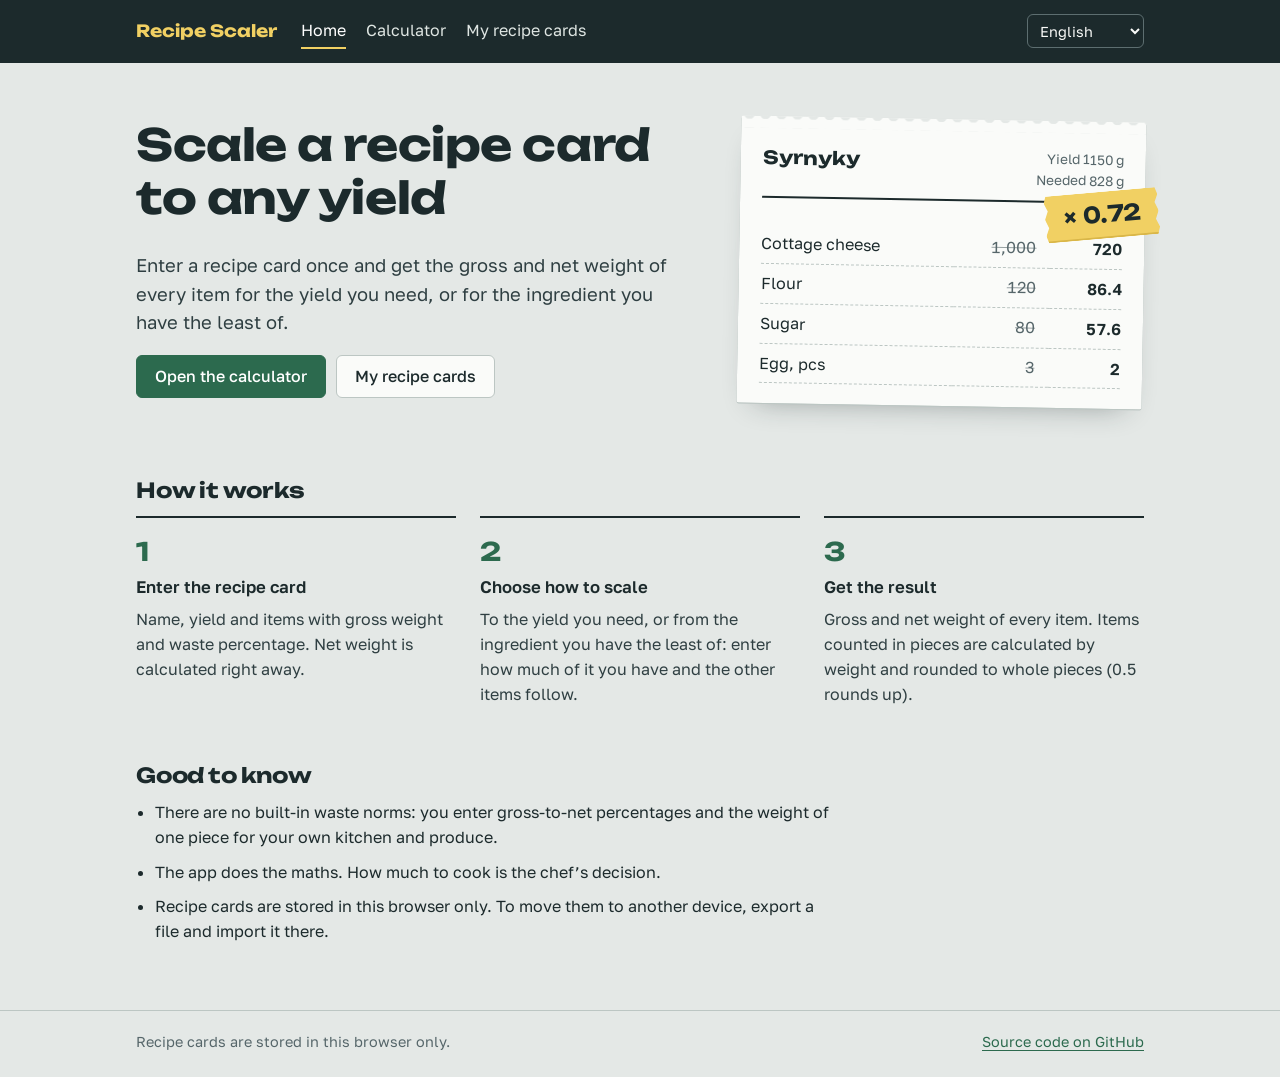
==== index.html @ b927e79c "Add Recipe Scaler: calculator, saved recipe cards, uk/en interface" ====
<!doctype html>
<html lang="en">
<head>
  <meta charset="utf-8">
  <meta name="viewport" content="width=device-width, initial-scale=1">
  <title>Recipe Scaler</title>
  <meta name="description" content="Recipe card scaling for chefs: gross and net weights for any yield or from a limiting ingredient.">
  <link rel="icon" href="favicon.svg" type="image/svg+xml">
  <link rel="preconnect" href="https://fonts.googleapis.com">
  <link rel="preconnect" href="https://fonts.gstatic.com" crossorigin>
  <link href="https://fonts.googleapis.com/css2?family=Golos+Text:wght@400;500;600&family=Unbounded:wght@500;700&display=swap" rel="stylesheet">
  <link rel="stylesheet" href="css/style.css">
</head>
<body data-title="title.home" data-page="home">
  <a class="skip-link" href="#main">Skip to content</a>
  <header class="site-header">
    <div class="wrap header-row">
      <a class="brand" href="index.html">Recipe Scaler</a>
      <nav class="site-nav">
        <a href="index.html" aria-current="page" data-i18n="nav.home">Home</a>
        <a href="calculator.html" data-i18n="nav.calculator">Calculator</a>
        <a href="recipes.html" data-i18n="nav.cards">My recipe cards</a>
      </nav>
      <select id="lang-select" class="lang-select" data-i18n-aria-label="nav.language" aria-label="Interface language"></select>
    </div>
  </header>

  <main id="main">
    <section class="hero wrap">
      <div class="hero-text">
        <h1 data-i18n="home.title">Scale a recipe card to any yield</h1>
        <p class="lead" data-i18n="home.lead">Enter a recipe card once and get the gross and net weight of every item for the yield you need, or for the ingredient you have the least of.</p>
        <div class="actions">
          <a class="button button-primary" href="calculator.html" data-i18n="home.cta">Open the calculator</a>
          <a class="button" href="recipes.html" data-i18n="home.cards">My recipe cards</a>
        </div>
      </div>

      <figure class="ticket" aria-hidden="true">
        <div class="ticket-head">
          <span class="ticket-name" data-i18n="ex.name">Syrnyky</span>
          <span class="ticket-yield"><span data-i18n="ex.base">Yield 1150 g</span><br><span data-i18n="ex.target">Needed 828 g</span></span>
        </div>
        <span class="tape tape-hero">× <span data-num="0.72">0.72</span></span>
        <table class="ticket-table">
          <tbody>
            <tr><td data-i18n="ex.item1">Cottage cheese</td><td class="num old" data-num="1000">1000</td><td class="num" data-num="720">720</td></tr>
            <tr><td data-i18n="ex.item2">Flour</td><td class="num old" data-num="120">120</td><td class="num" data-num="86.4">86.4</td></tr>
            <tr><td data-i18n="ex.item3">Sugar</td><td class="num old" data-num="80">80</td><td class="num" data-num="57.6">57.6</td></tr>
            <tr><td data-i18n="ex.item4">Egg, pcs</td><td class="num old" data-num="3">3</td><td class="num" data-num="2">2</td></tr>
          </tbody>
        </table>
      </figure>
    </section>

    <section class="wrap section">
      <h2 data-i18n="home.how">How it works</h2>
      <ol class="steps">
        <li>
          <h3 data-i18n="how.1.title">Enter the recipe card</h3>
          <p data-i18n="how.1.text"></p>
        </li>
        <li>
          <h3 data-i18n="how.2.title">Choose how to scale</h3>
          <p data-i18n="how.2.text"></p>
        </li>
        <li>
          <h3 data-i18n="how.3.title">Get the result</h3>
          <p data-i18n="how.3.text"></p>
        </li>
      </ol>
    </section>

    <section class="wrap section">
      <h2 data-i18n="home.rules">Good to know</h2>
      <ul class="rules">
        <li data-i18n="rule.norms"></li>
        <li data-i18n="rule.responsibility"></li>
        <li data-i18n="rule.storage"></li>
      </ul>
    </section>
  </main>

  <footer class="site-footer">
    <div class="wrap footer-row">
      <span data-i18n="footer.note">Recipe cards are stored in this browser only.</span>
      <a href="https://github.com/patseluk-lang/recipe-scaler" data-i18n="footer.source">Source code on GitHub</a>
    </div>
  </footer>

  <script src="js/i18n.js"></script>
</body>
</html>
---- css/style.css ----
/* Recipe Scaler — styles.
   Palette: kitchen steel, recipe-card paper, basil green for actions,
   masking-tape yellow for the scaling factor (the tape chefs label containers with). */

:root {
  --steel: #e4e8e6;
  --paper: #fafbf9;
  --ink: #1c2a2c;
  --muted: #56666a;
  --line: #bcc6c3;
  --line-soft: #d7dedb;
  --basil: #2c6a4e;
  --basil-dark: #1f4f39;
  --tape: #f1d063;
  --tape-edge: #d9b648;
  --danger: #9e3527;
  --focus: #1f6fb2;

  --font-display: 'Unbounded', 'Arial Black', sans-serif;
  --font-body: 'Golos Text', 'Segoe UI', Arial, sans-serif;

  --radius: 6px;
  --wrap: 1040px;
}

*,
*::before,
*::after {
  box-sizing: border-box;
}

html {
  -webkit-text-size-adjust: 100%;
}

body {
  margin: 0;
  background: var(--steel);
  color: var(--ink);
  font-family: var(--font-body);
  font-size: 1rem;
  line-height: 1.55;
  min-height: 100vh;
  display: flex;
  flex-direction: column;
}

main {
  flex: 1;
}

h1,
h2,
h3 {
  line-height: 1.2;
  margin: 0 0 0.6em;
}

h1,
h2 {
  font-family: var(--font-display);
  font-weight: 700;
  letter-spacing: -0.01em;
}

h1 {
  font-size: clamp(1.75rem, 1.2rem + 2.4vw, 2.75rem);
}

h2 {
  font-size: 1.3rem;
}

h3 {
  font-size: 1.05rem;
  font-weight: 600;
}

p {
  margin: 0 0 1em;
}

a {
  color: var(--basil);
  text-underline-offset: 0.18em;
}

a:hover {
  color: var(--basil-dark);
}

:focus-visible {
  outline: 3px solid var(--focus);
  outline-offset: 2px;
}

.wrap {
  width: 100%;
  max-width: var(--wrap);
  margin: 0 auto;
  padding: 0 16px;
}

.visually-hidden {
  position: absolute !important;
  width: 1px;
  height: 1px;
  margin: -1px;
  padding: 0;
  overflow: hidden;
  clip: rect(0 0 0 0);
  white-space: nowrap;
  border: 0;
}

.file-button {
  position: relative;
}

.skip-link {
  position: absolute;
  left: 16px;
  top: -48px;
  background: var(--ink);
  color: var(--paper);
  padding: 8px 12px;
  border-radius: var(--radius);
  z-index: 10;
}

.skip-link:focus {
  top: 8px;
}

.muted {
  color: var(--muted);
}

[hidden] {
  display: none !important;
}

/* ---------- header and footer ---------- */

.site-header {
  background: var(--ink);
  color: var(--paper);
}

.header-row {
  display: flex;
  flex-wrap: wrap;
  align-items: center;
  gap: 8px 24px;
  padding-top: 14px;
  padding-bottom: 14px;
}

.brand {
  font-family: var(--font-display);
  font-weight: 700;
  font-size: 1.05rem;
  color: var(--tape);
  text-decoration: none;
}

.brand:hover {
  color: var(--tape);
}

.site-nav {
  display: flex;
  flex-wrap: wrap;
  gap: 4px 20px;
  margin-right: auto;
}

.site-nav a {
  color: #dfe6e3;
  text-decoration: none;
  padding: 4px 0;
  border-bottom: 2px solid transparent;
}

.site-nav a:hover {
  color: #fff;
}

.site-nav a[aria-current='page'] {
  color: #fff;
  border-bottom-color: var(--tape);
}

.site-header .lang-select {
  width: auto;
  min-height: 34px;
  font: inherit;
  font-size: 0.9rem;
  color: var(--paper);
  background: transparent;
  border: 1px solid #5d6e70;
  border-radius: var(--radius);
  padding: 4px 8px;
}

.lang-select option {
  color: var(--ink);
}

.site-footer {
  margin-top: 56px;
  border-top: 1px solid var(--line);
  color: var(--muted);
  font-size: 0.9rem;
}

.footer-row {
  display: flex;
  flex-wrap: wrap;
  justify-content: space-between;
  gap: 8px 24px;
  padding-top: 20px;
  padding-bottom: 24px;
}

/* ---------- buttons and fields ---------- */

.actions {
  display: flex;
  flex-wrap: wrap;
  align-items: center;
  gap: 10px;
  margin: 16px 0 8px;
}

.spacer {
  flex: 1;
}

.button {
  display: inline-flex;
  align-items: center;
  justify-content: center;
  min-height: 42px;
  padding: 8px 18px;
  font: inherit;
  font-weight: 500;
  color: var(--ink);
  background: var(--paper);
  border: 1px solid var(--line);
  border-radius: var(--radius);
  text-decoration: none;
  cursor: pointer;
}

.button:hover {
  border-color: var(--ink);
  color: var(--ink);
}

.button:disabled {
  opacity: 0.5;
  cursor: not-allowed;
}

.button-primary {
  background: var(--basil);
  border-color: var(--basil);
  color: #fff;
}

.button-primary:hover {
  background: var(--basil-dark);
  border-color: var(--basil-dark);
  color: #fff;
}

.button-danger {
  color: var(--danger);
}

.button-danger:hover {
  border-color: var(--danger);
  color: var(--danger);
}

.file-button:focus-within {
  outline: 3px solid var(--focus);
  outline-offset: 2px;
}

input[type='text'],
select {
  font: inherit;
  color: var(--ink);
  background: #fff;
  border: 1px solid var(--line);
  border-radius: var(--radius);
  padding: 7px 10px;
  min-height: 40px;
  width: 100%;
}

input[type='text']:focus,
select:focus {
  border-color: var(--ink);
}

input[aria-invalid='true'],
select[aria-invalid='true'] {
  border-color: var(--danger);
  box-shadow: 0 0 0 1px var(--danger);
  background: #fff6f4;
}

.field-row {
  display: flex;
  flex-wrap: wrap;
  gap: 12px 16px;
  margin-bottom: 20px;
}

.field {
  display: flex;
  flex-direction: column;
  gap: 4px;
  flex: 0 1 200px;
  font-weight: 500;
  font-size: 0.95rem;
}

.field-wide {
  flex: 1 1 280px;
}

.status {
  min-height: 1.5em;
  margin: 4px 0 0;
  color: var(--basil);
  font-weight: 500;
}

.status-error {
  color: var(--danger);
}

.notice {
  padding: 12px 16px;
  background: #fff6f4;
  border-left: 4px solid var(--danger);
  border-radius: var(--radius);
}

/* ---------- the tape label ---------- */

.tape {
  display: inline-block;
  padding: 6px 18px;
  background: var(--tape);
  color: var(--ink);
  font-family: var(--font-display);
  font-weight: 700;
  font-variant-numeric: tabular-nums;
  white-space: nowrap;
  transform: rotate(-2deg);
  /* torn ends of a strip of masking tape */
  clip-path: polygon(2% 0, 98% 0, 100% 15%, 97% 32%, 100% 50%, 97% 68%, 100% 85%, 98% 100%, 2% 100%, 0 85%, 3% 68%, 0 50%, 3% 32%, 0 15%);
  box-shadow: inset 0 -2px 0 var(--tape-edge);
}

/* ---------- home ---------- */

.hero {
  display: grid;
  grid-template-columns: minmax(0, 1.25fr) minmax(0, 0.9fr);
  gap: 40px;
  align-items: center;
  padding-top: 56px;
  padding-bottom: 32px;
}

.hero h1 {
  max-width: 16ch;
}

.lead {
  font-size: 1.15rem;
  max-width: 52ch;
  color: #2f3f42;
}

.ticket {
  position: relative;
  margin: 0;
  padding: 28px 22px 20px;
  background: var(--paper);
  border-radius: 2px;
  box-shadow: 0 1px 0 var(--line), 0 14px 30px -18px rgba(28, 42, 44, 0.45);
  /* perforated top edge of a kitchen ticket */
  background-image: radial-gradient(circle at 8px -2px, var(--steel) 5px, transparent 5.5px);
  background-size: 16px 12px;
  background-repeat: repeat-x;
  transform: rotate(1deg);
}

.ticket-head {
  display: flex;
  justify-content: space-between;
  gap: 12px;
  border-bottom: 2px solid var(--ink);
  padding-bottom: 10px;
  margin-bottom: 8px;
}

.ticket-name {
  font-family: var(--font-display);
  font-weight: 700;
  font-size: 1.15rem;
}

.ticket-yield {
  text-align: right;
  font-size: 0.85rem;
  color: var(--muted);
}

.tape-hero {
  position: absolute;
  right: -14px;
  top: 70px;
  font-size: 1.4rem;
  transform: rotate(-6deg);
}

.ticket-table {
  width: 100%;
  border-collapse: collapse;
  margin-top: 26px;
  font-variant-numeric: tabular-nums;
}

.ticket-table td {
  padding: 7px 0;
  border-bottom: 1px dashed var(--line);
}

.ticket-table .old {
  color: var(--muted);
  text-decoration: line-through;
  text-decoration-color: rgba(86, 102, 106, 0.6);
  padding-right: 14px;
}

.ticket-table td.num:last-child {
  font-weight: 600;
  width: 4.5em;
}

.section {
  padding-top: 40px;
}

.steps {
  list-style: none;
  counter-reset: step;
  padding: 0;
  margin: 0;
  display: grid;
  grid-template-columns: repeat(3, minmax(0, 1fr));
  gap: 24px;
}

.steps li {
  counter-increment: step;
  border-top: 2px solid var(--ink);
  padding-top: 14px;
}

.steps li::before {
  content: counter(step);
  display: block;
  font-family: var(--font-display);
  font-weight: 700;
  font-size: 1.6rem;
  color: var(--basil);
  margin-bottom: 6px;
}

.steps p {
  color: #2f3f42;
  max-width: 40ch;
}

.rules {
  margin: 0;
  padding-left: 1.2em;
  max-width: 70ch;
}

.rules li {
  margin-bottom: 10px;
}

/* ---------- calculator ---------- */

.page {
  padding-top: 36px;
}

.panel {
  background: var(--paper);
  border: 1px solid var(--line-soft);
  border-radius: var(--radius);
  padding: 22px 22px 18px;
  margin-bottom: 20px;
}

.table-scroll {
  position: relative; /* keeps visually hidden labels inside the scroll area */
  overflow-x: auto;
  margin: 0 -4px;
  padding: 0 4px;
}

table {
  font-variant-numeric: tabular-nums;
}

.items-table,
.result-table {
  width: 100%;
  border-collapse: collapse;
}

.items-table {
  min-width: 820px;
}

.items-table th,
.result-table th {
  text-align: left;
  font-size: 0.85rem;
  font-weight: 600;
  color: var(--muted);
  padding: 6px 6px;
  border-bottom: 1px solid var(--line);
}

.items-table td {
  padding: 6px;
  border-bottom: 1px solid var(--line-soft);
  vertical-align: middle;
}

.items-table tfoot th,
.items-table tfoot td,
.result-table tfoot th,
.result-table tfoot td {
  color: var(--ink);
  font-weight: 600;
  border-bottom: none;
  border-top: 2px solid var(--ink);
  padding-top: 10px;
}

.items-table tfoot th {
  text-align: right;
}

.items-table tfoot th,
.result-table tfoot th {
  font-size: 1rem;
}

.num {
  text-align: right;
}

th.num {
  text-align: right;
}

.computed {
  white-space: nowrap;
  min-width: 5.5em;
}

.items-table input.input-name {
  min-width: 160px;
}

.items-table select {
  width: auto;
  min-width: 128px;
}

.items-table input.input-num {
  text-align: right;
  width: 96px;
}

.items-table input.input-short {
  width: 72px;
}

.amount {
  display: flex;
  align-items: center;
  gap: 6px;
  white-space: nowrap;
}

.unit {
  color: var(--muted);
  font-size: 0.9rem;
}

.icon-button {
  width: 36px;
  height: 36px;
  font-size: 1.3rem;
  line-height: 1;
  color: var(--muted);
  background: transparent;
  border: 1px solid transparent;
  border-radius: var(--radius);
  cursor: pointer;
}

.icon-button:hover {
  color: var(--danger);
  border-color: var(--line);
}

.modes {
  border: 0;
  padding: 0;
  margin: 0 0 16px;
  display: flex;
  flex-wrap: wrap;
  gap: 10px;
}

.mode {
  display: flex;
  align-items: center;
  gap: 8px;
  padding: 9px 14px;
  border: 1px solid var(--line);
  border-radius: var(--radius);
  background: #fff;
  cursor: pointer;
}

.mode:has(input:checked) {
  border-color: var(--basil);
  box-shadow: inset 0 0 0 1px var(--basil);
}

.mode input {
  accent-color: var(--basil);
  margin: 0;
}

.result {
  border-color: var(--ink);
}

.result-head {
  display: flex;
  flex-wrap: wrap;
  align-items: center;
  justify-content: space-between;
  gap: 12px 24px;
  margin-bottom: 8px;
}

.result-head h2 {
  margin: 0;
}

.factor {
  display: flex;
  flex-wrap: wrap;
  align-items: center;
  gap: 8px 18px;
}

.factor .tape {
  font-size: 1.25rem;
}

.new-yield {
  font-weight: 600;
}

.result-table td,
.result-table tbody th {
  padding: 9px 6px;
  border-bottom: 1px dashed var(--line);
}

.result-table tbody th {
  color: var(--ink);
  font-size: 1rem;
  font-weight: 500;
}

.result-table td:nth-child(3) {
  font-weight: 600;
}

/* ---------- my recipe cards ---------- */

.hint {
  max-width: 70ch;
  font-size: 0.95rem;
}

.empty {
  padding: 28px 22px;
  background: var(--paper);
  border: 1px dashed var(--line);
  border-radius: var(--radius);
}

.card-list {
  list-style: none;
  margin: 16px 0 0;
  padding: 0;
  display: grid;
  gap: 12px;
}

.card-item {
  display: flex;
  flex-wrap: wrap;
  align-items: center;
  justify-content: space-between;
  gap: 12px 24px;
  background: var(--paper);
  border: 1px solid var(--line-soft);
  border-left: 6px solid var(--tape);
  border-radius: var(--radius);
  padding: 16px 18px;
}

.card-title {
  font-size: 1.1rem;
  margin: 0 0 4px;
}

.card-title a {
  color: var(--ink);
}

.card-meta {
  margin: 0;
  font-size: 0.95rem;
}

.card-actions {
  display: flex;
  gap: 8px;
}

/* ---------- small screens ---------- */

@media (max-width: 760px) {
  .hero {
    grid-template-columns: minmax(0, 1fr);
    padding-top: 32px;
    gap: 32px;
  }

  .ticket {
    transform: none;
  }

  .tape-hero {
    right: 8px;
  }

  .steps {
    grid-template-columns: minmax(0, 1fr);
  }

  .panel {
    padding: 18px 14px 14px;
  }

  .actions .spacer {
    display: none;
  }
}

@media (prefers-reduced-motion: reduce) {
  * {
    scroll-behavior: auto !important;
  }
}

@media print {
  .site-header,
  .site-footer,
  .actions,
  .modes,
  .icon-button {
    display: none;
  }

  body {
    background: #fff;
  }
}
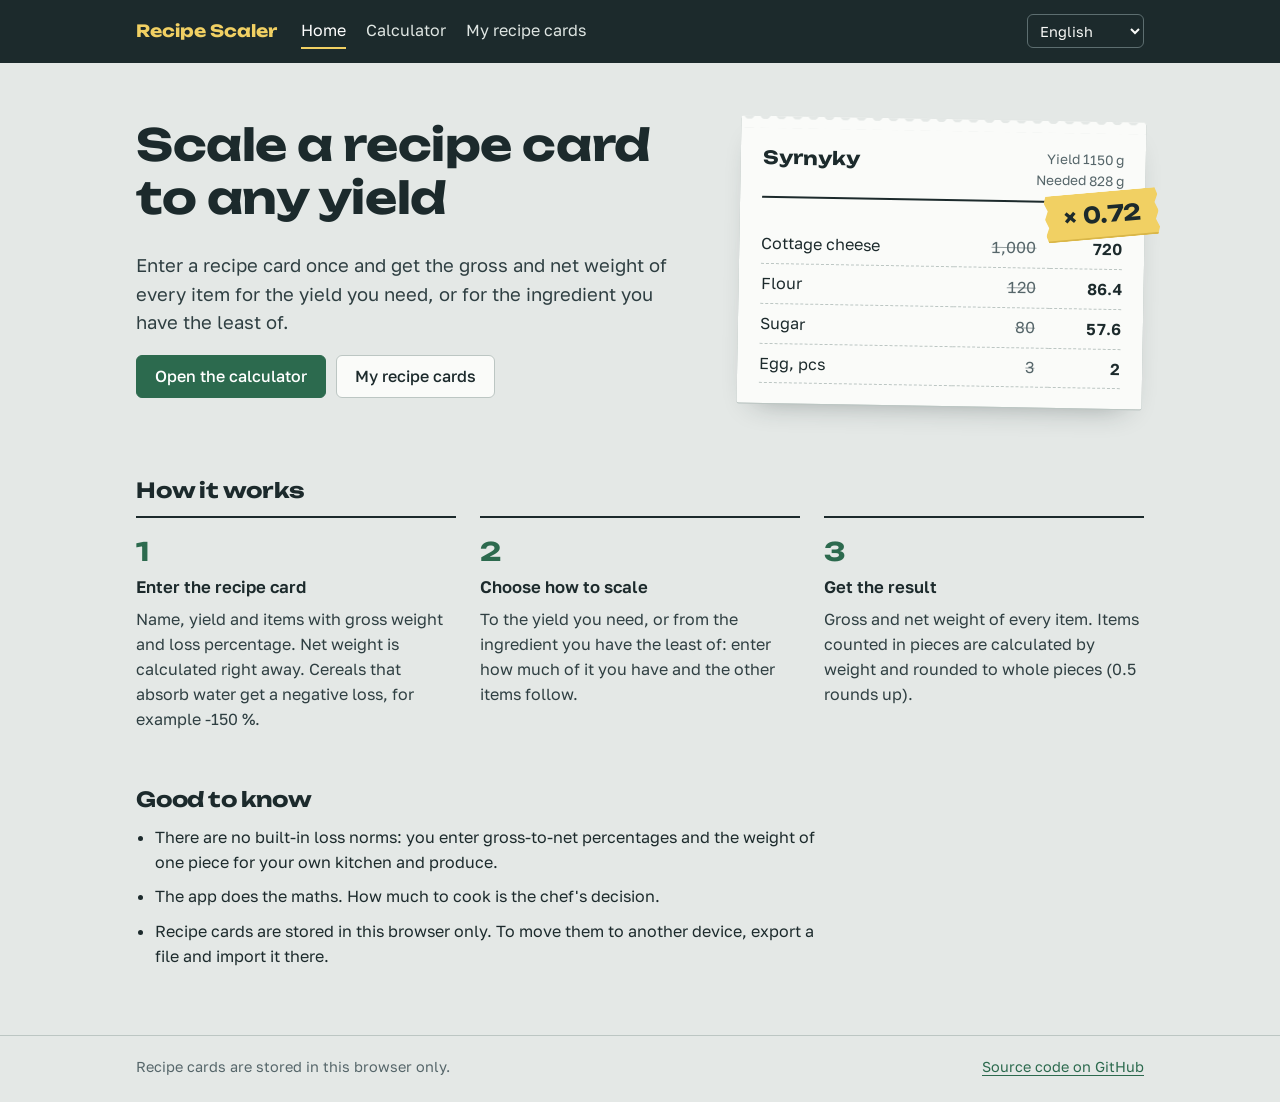
==== commit 6cdd1d29: "Clean up comments, remove unused code" ====
--- a/index.html
+++ b/index.html
@@ -41,7 +41,7 @@
           <span class="ticket-name" data-i18n="ex.name">Syrnyky</span>
           <span class="ticket-yield"><span data-i18n="ex.base">Yield 1150 g</span><br><span data-i18n="ex.target">Needed 828 g</span></span>
         </div>
-        <span class="tape tape-hero">× <span data-num="0.72">0.72</span></span>
+        <span class="tape tape-hero">&times; <span data-num="0.72">0.72</span></span>
         <table class="ticket-table">
           <tbody>
             <tr><td data-i18n="ex.item1">Cottage cheese</td><td class="num old" data-num="1000">1000</td><td class="num" data-num="720">720</td></tr>
--- a/css/style.css
+++ b/css/style.css
@@ -1,6 +1,5 @@
-/* Recipe Scaler — styles.
-   Palette: kitchen steel, recipe-card paper, basil green for actions,
-   masking-tape yellow for the scaling factor (the tape chefs label containers with). */
+/* Colours: steel background, paper cards, green for actions,
+   yellow "masking tape" for the scaling factor. */
 
 :root {
   --steel: #e4e8e6;
@@ -140,8 +139,6 @@
   display: none !important;
 }
 
-/* ---------- header and footer ---------- */
-
 .site-header {
   background: var(--ink);
   color: var(--paper);
@@ -223,8 +220,6 @@
   padding-bottom: 24px;
 }
 
-/* ---------- buttons and fields ---------- */
-
 .actions {
   display: flex;
   flex-wrap: wrap;
@@ -351,8 +346,6 @@
   border-radius: var(--radius);
 }
 
-/* ---------- the tape label ---------- */
-
 .tape {
   display: inline-block;
   padding: 6px 18px;
@@ -363,12 +356,9 @@
   font-variant-numeric: tabular-nums;
   white-space: nowrap;
   transform: rotate(-2deg);
-  /* torn ends of a strip of masking tape */
   clip-path: polygon(2% 0, 98% 0, 100% 15%, 97% 32%, 100% 50%, 97% 68%, 100% 85%, 98% 100%, 2% 100%, 0 85%, 3% 68%, 0 50%, 3% 32%, 0 15%);
   box-shadow: inset 0 -2px 0 var(--tape-edge);
 }
-
-/* ---------- home ---------- */
 
 .hero {
   display: grid;
@@ -396,7 +386,6 @@
   background: var(--paper);
   border-radius: 2px;
   box-shadow: 0 1px 0 var(--line), 0 14px 30px -18px rgba(28, 42, 44, 0.45);
-  /* perforated top edge of a kitchen ticket */
   background-image: radial-gradient(circle at 8px -2px, var(--steel) 5px, transparent 5.5px);
   background-size: 16px 12px;
   background-repeat: repeat-x;
@@ -501,8 +490,6 @@
   margin-bottom: 10px;
 }
 
-/* ---------- calculator ---------- */
-
 .page {
   padding-top: 36px;
 }
@@ -710,8 +697,6 @@
   font-weight: 600;
 }
 
-/* ---------- my recipe cards ---------- */
-
 .hint {
   max-width: 70ch;
   font-size: 0.95rem;
@@ -764,8 +749,6 @@
   gap: 8px;
 }
 
-/* ---------- small screens ---------- */
-
 @media (max-width: 760px) {
   .hero {
     grid-template-columns: minmax(0, 1fr);
@@ -791,12 +774,6 @@
 
   .actions .spacer {
     display: none;
-  }
-}
-
-@media (prefers-reduced-motion: reduce) {
-  * {
-    scroll-behavior: auto !important;
   }
 }
 
